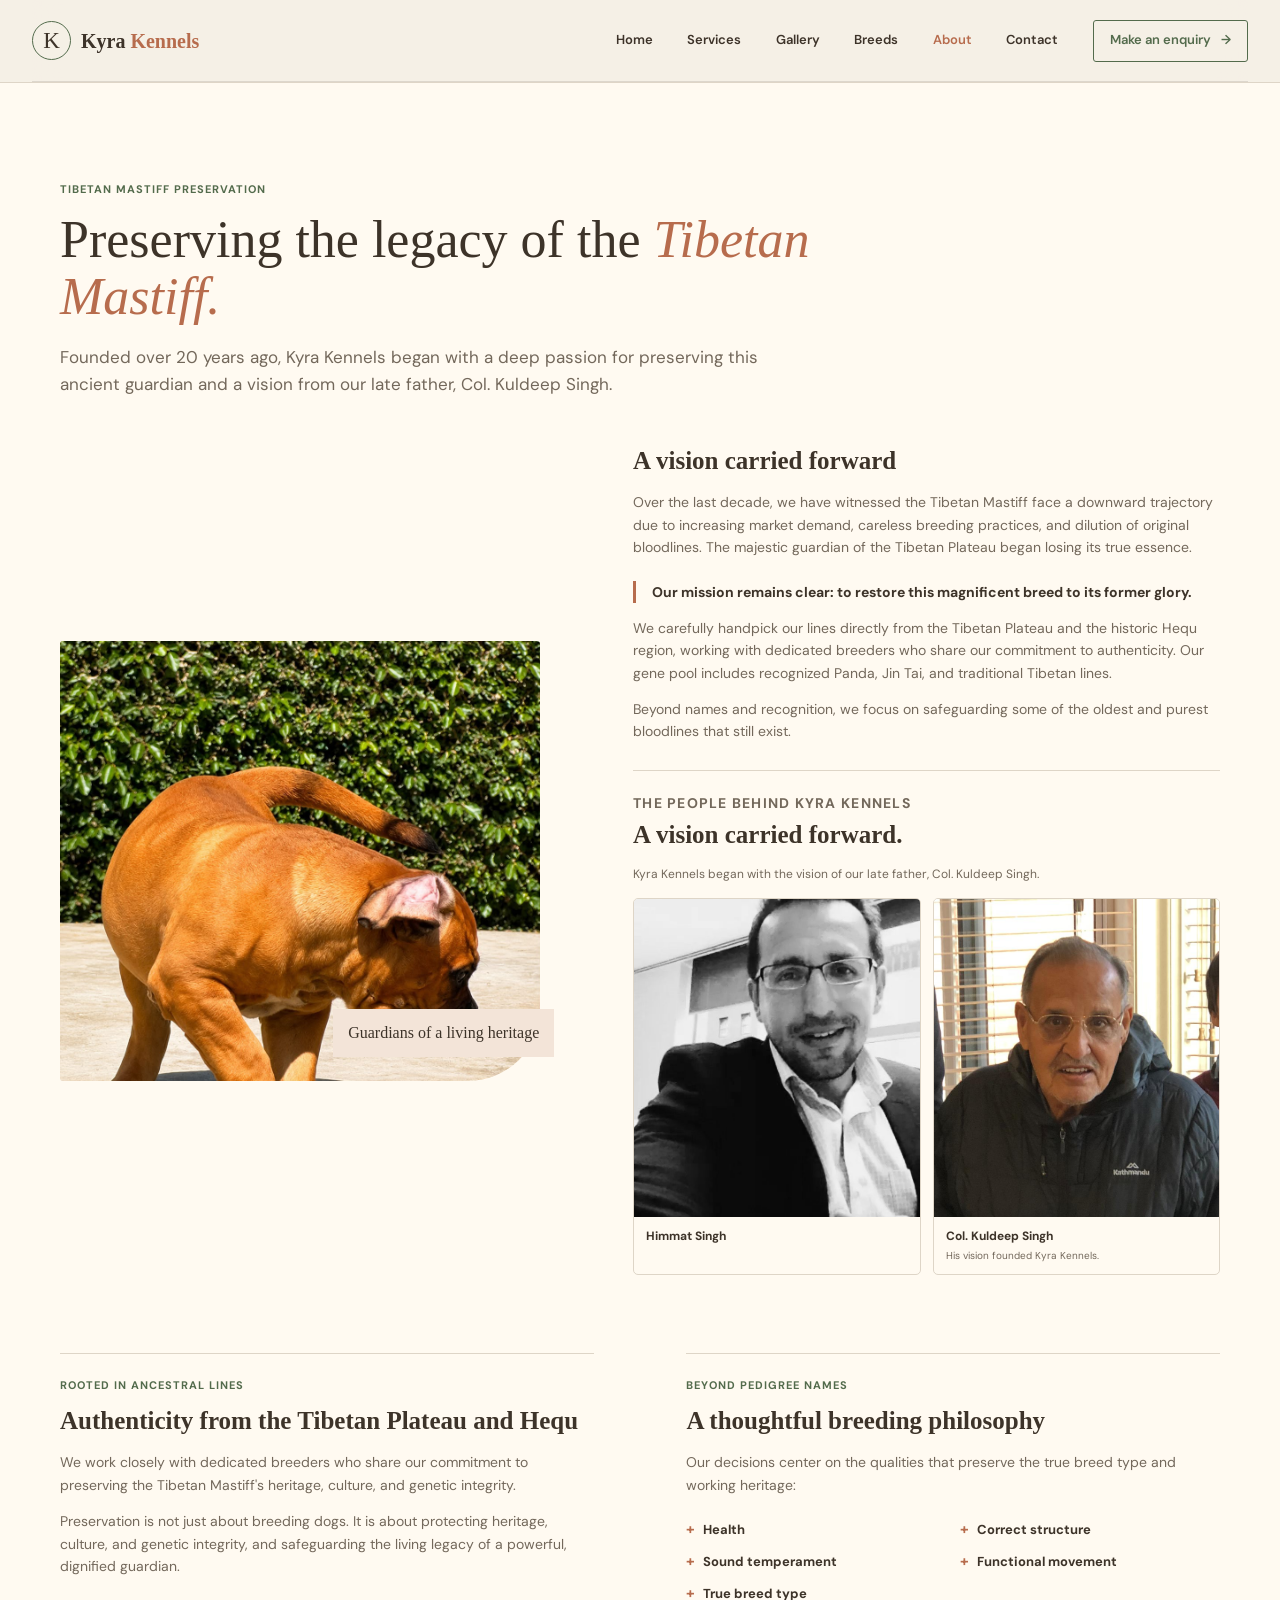
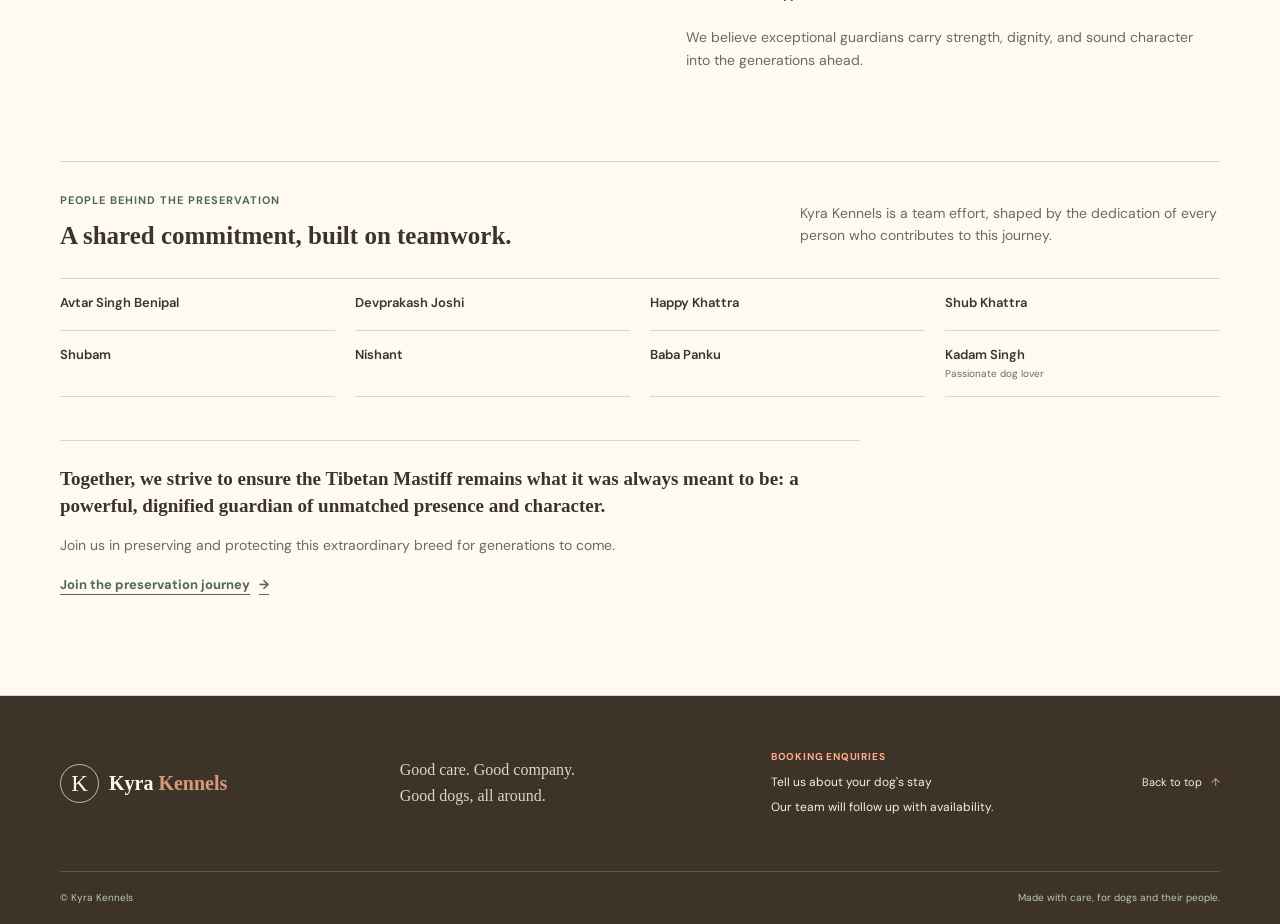
==== about.html @ 8b180b11 "Dog kennel website" ====
<!doctype html>
<html lang="en">
<head>
	<meta charset="utf-8">
	<meta name="viewport" content="width=device-width, initial-scale=1">
	<meta name="theme-color" content="#f6f5ef">
	<meta name="description" content="Discover Kyra Kennels' Tibetan Mastiff preservation work, founder Col. Kuldeep Singh's vision, and our ancestral bloodlines.">
	<title>About Kyra Kennels | Preserving Excellence</title>
	<link rel="preconnect" href="https://fonts.googleapis.com">
	<link rel="preconnect" href="https://fonts.gstatic.com" crossorigin>
	<link href="https://fonts.googleapis.com/css2?family=DM+Sans:wght@400;500;600;700&family=Space+Grotesk:wght@500;600;700&display=swap" rel="stylesheet">
	<link rel="stylesheet" href="styles.css">
	<script src="script.js" defer></script>
</head>
<body>
	<a class="skip-link" href="#main">Skip to content</a>
	<header class="site-header">
		<a class="brand" href="index.html" aria-label="Kyra Kennels home"><span class="brand-mark" aria-hidden="true">K</span><span class="brand-name">Kyra <span>Kennels</span></span></a>
		<button class="menu-toggle" type="button" aria-expanded="false" aria-controls="primary-navigation" aria-label="Open navigation"><span></span><span></span><span></span></button>
		<nav class="primary-navigation" id="primary-navigation" aria-label="Main navigation">
			<a href="index.html">Home</a><a href="services.html">Services</a><a href="gallery.html">Gallery</a><a href="breeds.html">Breeds</a><a href="about.html" aria-current="page">About</a><a href="contact.html">Contact</a>
			<a class="nav-cta" href="contact.html#booking">Make an enquiry <span aria-hidden="true">&rarr;</span></a>
		</nav>
	</header>
	<main id="main">
		<section class="about section-band" id="about" aria-labelledby="about-title">
			<div class="section-wrap">
				<header class="about-intro">
					<p class="eyebrow">Tibetan Mastiff preservation</p>
					<h1 id="about-title">Preserving the legacy of the <em>Tibetan Mastiff.</em></h1>
					<p class="about-lead">Founded over 20 years ago, Kyra Kennels began with a deep passion for preserving this ancient guardian and a vision from our late father, Col. Kuldeep Singh.</p>
				</header>
				<div class="about-layout">
					<figure class="about-photo"><img src="assests/WhatsApp Image 2026-09-26 at 10.16.46.jpeg" alt="A Tibetan Mastiff at Kyra Kennels"><span class="about-photo-label">Guardians of a living heritage</span></figure>
					<div class="about-copy">
						<h2>A vision carried forward</h2>
						<p>Over the last decade, we have witnessed the Tibetan Mastiff face a downward trajectory due to increasing market demand, careless breeding practices, and dilution of original bloodlines. The majestic guardian of the Tibetan Plateau began losing its true essence.</p>
						<p class="about-mission">Our mission remains clear: to restore this magnificent breed to its former glory.</p>
						<p>We carefully handpick our lines directly from the Tibetan Plateau and the historic Hequ region, working with dedicated breeders who share our commitment to authenticity. Our gene pool includes recognized Panda, Jin Tai, and traditional Tibetan lines.</p>
						<p>Beyond names and recognition, we focus on safeguarding some of the oldest and purest bloodlines that still exist.</p>
						<section class="about-portraits" aria-labelledby="founders-title">
							<header class="portrait-heading"><p class="eyebrow">The people behind Kyra Kennels</p><h3 id="founders-title">A vision carried forward.</h3><p>Kyra Kennels began with the vision of our late father, Col. Kuldeep Singh.</p></header>
							<div class="portrait-grid">
								<figure class="portrait-item"><img src="assests/Himmat Singh (1).jpeg" alt="Himmat Singh"><figcaption><strong>Himmat Singh</strong></figcaption></figure>
								<figure class="portrait-item"><img src="assests/Col Kuldeep Singh.jpeg" alt="Col. Kuldeep Singh"><figcaption><strong>Col. Kuldeep Singh</strong><span>His vision founded Kyra Kennels.</span></figcaption></figure>
							</div>
						</section>
					</div>
				</div>
				<div class="about-story-grid">
					<section class="about-story-block" aria-labelledby="bloodlines-title">
						<p class="eyebrow">Rooted in ancestral lines</p><h2 id="bloodlines-title">Authenticity from the Tibetan Plateau and Hequ</h2>
						<p>We work closely with dedicated breeders who share our commitment to preserving the Tibetan Mastiff's heritage, culture, and genetic integrity.</p>
						<p>Preservation is not just about breeding dogs. It is about protecting heritage, culture, and genetic integrity, and safeguarding the living legacy of a powerful, dignified guardian.</p>
					</section>
					<section class="about-story-block" aria-labelledby="philosophy-title">
						<p class="eyebrow">Beyond pedigree names</p><h2 id="philosophy-title">A thoughtful breeding philosophy</h2>
						<p>Our decisions center on the qualities that preserve the true breed type and working heritage:</p>
						<ul class="principles-list"><li>Health</li><li>Correct structure</li><li>Sound temperament</li><li>Functional movement</li><li>True breed type</li></ul>
						<p>We believe exceptional guardians carry strength, dignity, and sound character into the generations ahead.</p>
					</section>
				</div>
				<section class="team-section" aria-labelledby="team-title">
					<header class="team-heading"><div><p class="eyebrow">People behind the preservation</p><h2 id="team-title">A shared commitment, built on teamwork.</h2></div><p>Kyra Kennels is a team effort, shaped by the dedication of every person who contributes to this journey.</p></header>
					<ul class="team-list"><li>Avtar Singh Benipal</li><li>Devprakash Joshi</li><li>Happy Khattra</li><li>Shub Khattra</li><li>Shubam</li><li>Nishant</li><li>Baba Panku</li><li class="team-member-special"><span>Kadam Singh</span><span>Passionate dog lover</span></li></ul>
				</section>
				<div class="about-closing">
					<p>Together, we strive to ensure the Tibetan Mastiff remains what it was always meant to be: a powerful, dignified guardian of unmatched presence and character.</p>
					<p>Join us in preserving and protecting this extraordinary breed for generations to come.</p>
					<a class="text-link" href="contact.html#booking">Join the preservation journey <span aria-hidden="true">&rarr;</span></a>
				</div>
			</div>
		</section>
	</main>
	<footer class="site-footer">
		<div class="section-wrap footer-main">
			<a class="brand footer-brand" href="index.html" aria-label="Kyra Kennels home"><span class="brand-mark" aria-hidden="true">K</span><span class="brand-name">Kyra <span>Kennels</span></span></a>
			<p class="footer-note">Good care. Good company.<br>Good dogs, all around.</p>
			<div class="footer-contact"><p class="footer-label">Booking enquiries</p><a href="contact.html#booking">Tell us about your dog's stay</a><span>Our team will follow up with availability.</span></div>
			<a class="footer-top" href="index.html#home">Back to top <span aria-hidden="true">&uarr;</span></a>
		</div>
		<div class="section-wrap footer-bottom"><span>&copy; <span id="current-year"></span> Kyra Kennels</span><span>Made with care, for dogs and their people.</span></div>
	</footer>
</body>
</html>
---- styles.css ----
:root {
  color-scheme: light;
  --ink: #3d3329;
  --muted: #73685b;
  --paper: #f5f0e6;
  --white: #fffaf1;
  --green: #536b4c;
  --green-soft: #e5ebdf;
  --coral: #b76c4d;
  --coral-soft: #f3e4d8;
  --blue-soft: #e9ede3;
  --line: #ded5c7;
  --serif: Georgia, "Times New Roman", serif;
  --sans: "DM Sans", "Trebuchet MS", sans-serif;
}

*,
*::before,
*::after {
  box-sizing: border-box;
}

html {
  scroll-behavior: smooth;
  scroll-padding-top: 96px;
}

body {
  margin: 0;
  color: var(--ink);
  background-color: var(--paper);
  background-image: radial-gradient(#e7ddcd 0.65px, transparent 0.65px);
  background-size: 20px 20px;
  font-family: var(--sans);
  font-size: 16px;
  line-height: 1.6;
}

img,
video {
  display: block;
  max-width: 100%;
}

button,
input,
select,
textarea {
  font: inherit;
}

a {
  color: inherit;
}

button:focus-visible,
a:focus-visible,
input:focus-visible,
select:focus-visible,
textarea:focus-visible {
  outline: 3px solid var(--coral);
  outline-offset: 3px;
}

.skip-link {
  position: absolute;
  z-index: 10;
  top: 8px;
  left: 8px;
  padding: 10px 14px;
  transform: translateY(-160%);
  color: var(--white);
  background: var(--ink);
}

.skip-link:focus {
  transform: translateY(0);
}

.section-wrap {
  width: min(1160px, calc(100% - 64px));
  margin-inline: auto;
}

.page-banner {
  padding-block: 84px 50px;
}

.page-banner .eyebrow {
  margin-bottom: 12px;
}

.page-banner h1 {
  max-width: 900px;
  margin-bottom: 18px;
  font-size: clamp(48px, 5.8vw, 76px);
  line-height: 1.05;
}

.page-banner > p:last-child {
  max-width: 700px;
  margin-bottom: 0;
  color: var(--muted);
  font-size: 17px;
}

.site-header {
  position: sticky;
  top: 0;
  z-index: 10;
  display: flex;
  min-height: 82px;
  align-items: center;
  justify-content: space-between;
  width: min(1320px, calc(100% - 64px));
  margin: 0 auto;
  border-bottom: 1px solid rgb(61 51 41 / 13%);
  background: rgb(245 240 230 / 94%);
  backdrop-filter: blur(14px);
}

.brand {
  display: inline-flex;
  align-items: center;
  gap: 10px;
  color: var(--ink);
  text-decoration: none;
}

.brand-mark {
  display: grid;
  width: 39px;
  aspect-ratio: 1;
  place-items: center;
  border: 1px solid var(--green);
  border-radius: 50%;
  font-family: var(--serif);
  font-size: 23px;
  line-height: 1;
}

.brand-name {
  font-family: var(--serif);
  font-size: 20px;
  font-weight: 600;
}

.brand-name span {
  color: var(--coral);
}

.primary-navigation {
  display: flex;
  align-items: center;
  gap: clamp(18px, 2.7vw, 39px);
}

.primary-navigation a {
  font-size: 13px;
  font-weight: 600;
  text-decoration: none;
}

.primary-navigation a:not(.nav-cta):hover,
.footer-contact a:hover {
  color: var(--coral);
}

.primary-navigation a[aria-current="page"]:not(.nav-cta) {
  color: var(--coral);
}

.primary-navigation .nav-cta {
  display: inline-flex;
  min-height: 42px;
  align-items: center;
  gap: 10px;
  padding: 0 16px;
  border: 1px solid var(--green);
  border-radius: 3px;
  color: var(--green);
  transition: color 160ms ease, background-color 160ms ease;
}

.primary-navigation .nav-cta:hover {
  color: var(--white);
  background: var(--green);
}

.menu-toggle {
  display: none;
}

.hero {
  position: relative;
  isolation: isolate;
  display: grid;
  width: 100%;
  max-width: none;
  min-height: 690px;
  align-items: center;
  grid-template-columns: minmax(0, 1fr);
  gap: 0;
  margin: 0;
  overflow: hidden;
  padding: 94px max(32px, calc((100% - 1160px) / 2));
}

.hero::before {
  position: absolute;
  z-index: 0;
  inset: 0;
  background: linear-gradient(90deg, rgb(32 35 28 / 82%) 0%, rgb(32 35 28 / 62%) 43%, rgb(32 35 28 / 10%) 100%);
  content: "";
}

.hero-copy {
  position: relative;
  z-index: 1;
  max-width: 660px;
  padding-bottom: 0;
}

.hero .eyebrow {
  color: #f4eadb;
}

.eyebrow {
  display: flex;
  align-items: center;
  gap: 10px;
  margin: 0 0 20px;
  color: var(--green);
  font-size: 11px;
  font-weight: 700;
  letter-spacing: 0.09em;
  text-transform: uppercase;
}

.eyebrow-dot,
.photo-caption-dot {
  width: 7px;
  height: 7px;
  flex: 0 0 auto;
  border-radius: 50%;
  background: var(--coral);
}

h1,
h2,
h3,
p,
figure {
  margin-top: 0;
}

h1,
h2,
h3 {
  color: var(--ink);
}

h1,
h2 {
  font-family: var(--serif);
  font-weight: 500;
  letter-spacing: 0;
}

h1 {
  margin-bottom: 19px;
  font-size: clamp(68px, 8vw, 108px);
  line-height: 0.98;
}

h1 em,
h2 em {
  color: var(--coral);
  font-weight: 500;
}

.hero h1 {
  max-width: 720px;
  color: var(--white);
}

.hero h1 em {
  color: #ead4b1;
}

.hero-intro {
  max-width: 560px;
  margin-bottom: 27px;
  color: #f3ede1;
  font-size: 18px;
}

.hero-actions {
  display: flex;
  align-items: center;
  gap: 24px;
}

.hero .button-primary {
  border-radius: 999px;
  color: var(--ink);
  background: #e8d6b8;
}

.hero .button-primary:hover {
  border-color: #fffaf1;
  color: var(--ink);
  background: #fffaf1;
}

.hero .text-link {
  color: var(--white);
}

.button {
  display: inline-flex;
  min-height: 48px;
  align-items: center;
  justify-content: center;
  gap: 18px;
  padding: 0 19px;
  border: 1px solid transparent;
  border-radius: 3px;
  cursor: pointer;
  font-size: 13px;
  font-weight: 700;
  text-decoration: none;
  transition: background-color 160ms ease, color 160ms ease, border-color 160ms ease;
}

.button-primary {
  color: var(--white);
  background: var(--green);
}

.button-primary:hover {
  border-color: var(--ink);
  background: var(--ink);
}

.button-outline {
  border-color: var(--green);
  color: var(--green);
  background: transparent;
}

.button-outline:hover {
  color: var(--white);
  background: var(--green);
}

.text-link {
  display: inline-flex;
  align-items: center;
  gap: 9px;
  color: var(--green);
  font-size: 13px;
  font-weight: 700;
  text-decoration-thickness: 1px;
  text-underline-offset: 5px;
}

.hero-note {
  display: flex;
  align-items: center;
  gap: 10px;
  margin-top: 41px;
  color: #f3ede1;
  font-size: 12px;
}

.note-mark {
  display: grid;
  width: 21px;
  aspect-ratio: 1;
  place-items: center;
  border-radius: 50%;
  color: var(--ink);
  background: #e8d6b8;
  font-size: 11px;
}

.hero-photo {
  position: absolute;
  z-index: -1;
  inset: 0;
  width: 100%;
  height: 100%;
  margin: 0;
}

.hero-photo::before {
  display: none;
}

.hero-photo img {
  width: 100%;
  height: 100%;
  border-radius: 0;
  object-fit: cover;
  object-position: center 42%;
}

.hero-photo figcaption {
  display: none;
}

.hero-sunburst {
  display: none;
}

.section-band {
  background-color: var(--white);
  background-image: radial-gradient(#e8e8de 0.6px, transparent 0.6px);
  background-size: 18px 18px;
}

.services {
  padding-block: 88px 91px;
  border-block: 1px solid var(--line);
}

.section-heading {
  display: flex;
  align-items: end;
  justify-content: space-between;
  gap: 40px;
  margin-bottom: 44px;
}

.section-heading .eyebrow {
  margin-bottom: 11px;
}

h2 {
  margin-bottom: 0;
  font-size: clamp(36px, 4.1vw, 52px);
  line-height: 1.1;
}

.section-heading > p {
  max-width: 345px;
  margin-bottom: 4px;
  color: var(--muted);
  font-size: 14px;
}

.service-grid {
  display: grid;
  grid-template-columns: repeat(3, minmax(0, 1fr));
  gap: 16px;
}

.service-item {
  position: relative;
  min-height: 272px;
  padding: 26px 24px 25px;
  border: 1px solid var(--line);
  border-radius: 6px;
  background: var(--white);
  box-shadow: 0 5px 18px rgb(61 51 41 / 4%);
  transition: transform 180ms ease, box-shadow 180ms ease;
}

.service-item:hover {
  transform: translateY(-3px);
  box-shadow: 0 12px 26px rgb(61 51 41 / 9%);
}

.service-item + .service-item {
  padding-left: 24px;
  border-left: 1px solid var(--line);
}

.home-path-grid {
  display: grid;
  grid-template-columns: repeat(3, minmax(0, 1fr));
  gap: 16px;
}

.home-path {
  position: relative;
  min-height: 250px;
  padding: 25px 24px;
  border: 1px solid var(--line);
  border-radius: 6px;
  background: var(--white);
  box-shadow: 0 5px 18px rgb(61 51 41 / 4%);
  transition: transform 180ms ease, box-shadow 180ms ease;
}

.home-path:hover {
  transform: translateY(-3px);
  box-shadow: 0 12px 26px rgb(61 51 41 / 9%);
}

.home-path h3 {
  margin-bottom: 8px;
  font-family: var(--serif);
  font-size: 23px;
  font-weight: 500;
}

.home-path p {
  min-height: 48px;
  margin-bottom: 16px;
  color: var(--muted);
  font-size: 13px;
}

.service-note {
  max-width: 1160px;
  padding-block: 66px 90px;
}

.service-note h2 {
  max-width: 620px;
  margin-bottom: 14px;
}

.service-note > p:not(.eyebrow) {
  max-width: 600px;
  margin-bottom: 21px;
  color: var(--muted);
}

.service-number {
  position: absolute;
  top: 26px;
  right: 26px;
  color: #8c9a91;
  font-size: 11px;
}

.service-icon {
  display: grid;
  width: 45px;
  aspect-ratio: 1;
  place-items: center;
  margin-bottom: 24px;
  border-radius: 50%;
  color: var(--green);
  background: var(--green-soft);
  font-size: 22px;
}

.service-icon-coral {
  color: #a9553b;
  background: var(--coral-soft);
}

.service-icon-blue {
  color: #466b68;
  background: var(--blue-soft);
}

.service-item h3 {
  margin-bottom: 8px;
  font-family: var(--serif);
  font-size: 23px;
  font-weight: 500;
}

.service-item p {
  max-width: 310px;
  min-height: 48px;
  margin-bottom: 16px;
  color: var(--muted);
  font-size: 13px;
}

.service-link {
  display: inline-flex;
  align-items: center;
  gap: 9px;
  color: var(--green);
  font-size: 12px;
  font-weight: 700;
  text-decoration: none;
}

.service-link:hover {
  color: var(--coral);
}

.gallery {
  padding-block: 93px 101px;
}

.gallery-heading {
  margin-bottom: 32px;
}

.gallery-filters {
  display: flex;
  gap: 5px;
  padding: 4px;
  border: 1px solid var(--line);
  border-radius: 3px;
  background: rgb(36 44 37 / 92%);
}

.filter-button {
  min-width: 70px;
  min-height: 34px;
  padding: 0 12px;
  border: 0;
  border-radius: 2px;
  color: var(--muted);
  background: transparent;
  cursor: pointer;
  font-size: 12px;
  font-weight: 600;
}

.filter-button.is-active {
  color: var(--white);
  background: var(--green);
}

.gallery-grid {
  display: grid;
  align-items: start;
  grid-template-columns: repeat(4, minmax(0, 1fr));
  gap: 16px;
}

.gallery-item {
  overflow: hidden;
  margin: 0;
  border: 1px solid var(--line);
  border-radius: 5px;
  background: var(--white);
  box-shadow: 0 4px 15px rgb(61 51 41 / 5%);
  animation: gallery-enter 300ms both;
}

.gallery-media-wrap {
  position: relative;
  overflow: hidden;
  aspect-ratio: 0.9;
  background: #344333;
}

.gallery-open {
  position: absolute;
  z-index: 1;
  inset: 0;
  display: flex;
  width: 100%;
  align-items: end;
  justify-content: start;
  padding: 12px;
  border: 0;
  color: var(--white);
  background: linear-gradient(transparent 52%, rgb(32 39 29 / 64%));
  cursor: zoom-in;
  text-align: left;
}

.gallery-open-label {
  position: relative;
  z-index: 1;
  padding: 6px 9px;
  border-radius: 2px;
  color: var(--ink);
  background: var(--white);
  font-size: 10px;
  font-weight: 700;
  opacity: 0;
  transition: opacity 150ms ease;
}

.gallery-open:hover .gallery-open-label,
.gallery-open:focus-visible .gallery-open-label {
  opacity: 1;
}

.gallery-open.video-open {
  position: absolute;
  inset: 9px 9px auto auto;
  width: auto;
  min-height: 34px;
  align-items: center;
  justify-content: center;
  padding: 0 11px;
  border: 0;
  border-radius: 2px;
  color: var(--ink);
  background: var(--white);
  cursor: pointer;
  font-size: 10px;
  font-weight: 700;
}

.gallery-item img,
.gallery-item video {
  width: 100%;
  aspect-ratio: 0.9;
  background: var(--green-soft);
  object-fit: cover;
}

.gallery-media-wrap > .gallery-open img {
  position: absolute;
  inset: 0;
  z-index: 0;
  width: 100%;
  height: 100%;
  object-fit: cover;
  transition: transform 250ms ease;
}

.gallery-open:hover img {
  transform: scale(1.025);
}

.gallery-item video {
  object-fit: contain;
}

.gallery-item figcaption {
  display: flex;
  align-items: center;
  justify-content: space-between;
  gap: 8px;
  padding: 10px 12px;
  color: var(--muted);
  font-size: 11px;
}

.media-type {
  flex: 0 0 auto;
  color: var(--coral);
  font-size: 10px;
  font-weight: 700;
  text-transform: uppercase;
}

.media-dialog {
  width: min(920px, calc(100% - 28px));
  max-width: none;
  max-height: min(92vh, 900px);
  padding: 0;
  overflow: hidden;
  border: 1px solid rgb(255 255 255 / 24%);
  border-radius: 4px;
  color: var(--ink);
  background: var(--white);
  box-shadow: 0 24px 80px rgb(37 30 22 / 34%);
}

.media-dialog::backdrop {
  background: rgb(37 42 31 / 82%);
}

.media-dialog-bar,
.media-dialog-controls {
  display: flex;
  min-height: 52px;
  align-items: center;
  justify-content: space-between;
  gap: 16px;
  padding: 8px 14px;
}

.media-dialog-bar p {
  margin: 0;
  font-size: 12px;
  font-weight: 700;
}

.media-dialog-close {
  display: grid;
  width: 34px;
  aspect-ratio: 1;
  place-items: center;
  border: 1px solid var(--line);
  border-radius: 2px;
  color: var(--ink);
  background: var(--white);
  cursor: pointer;
  font-size: 22px;
  line-height: 1;
}

.media-dialog-content {
  display: grid;
  min-height: 160px;
  max-height: calc(92vh - 106px);
  place-items: center;
  background: #292f26;
}

.media-dialog-content img,
.media-dialog-content video {
  display: block;
  width: 100%;
  max-height: calc(92vh - 106px);
  object-fit: contain;
}

.media-dialog-controls {
  min-height: 54px;
  border-top: 1px solid var(--line);
  color: var(--muted);
  font-size: 11px;
}

.viewer-control {
  min-height: 34px;
  padding: 0 9px;
  border: 0;
  color: var(--green);
  background: transparent;
  cursor: pointer;
  font-size: 11px;
  font-weight: 700;
}

.gallery-more {
  display: flex;
  margin: 28px auto 0;
}

.gallery-more[hidden] {
  display: none;
}

.noscript-note {
  color: var(--muted);
  text-align: center;
}

@keyframes gallery-enter {
  from { opacity: 0; transform: translateY(8px); }
  to { opacity: 1; transform: translateY(0); }
}

.about {
  padding-block: 98px;
  border-block: 1px solid var(--line);
}

.breed-index {
  padding-block: 24px 88px;
}

.breed-principles {
  padding-block: 76px 82px;
  border-block: 1px solid var(--line);
}

.breed-program-heading {
  margin-top: 56px;
}

.breed-article {
  padding-bottom: 90px;
}

.breed-prose {
  max-width: 850px;
  padding-block: 28px;
  border-bottom: 1px solid var(--line);
}

.breed-prose h2 {
  margin-bottom: 14px;
  font-family: var(--serif);
  font-size: 29px;
  font-weight: 600;
}

.breed-prose p {
  margin-bottom: 14px;
  color: var(--muted);
  font-size: 15px;
}

.breed-prose p:last-child {
  margin-bottom: 0;
}

.dog-profiles {
  padding-top: 70px;
}

.dog-profile-grid {
  display: grid;
  gap: 18px;
}

.dog-profile {
  display: grid;
  overflow: hidden;
  grid-template-columns: minmax(240px, 0.72fr) 1.28fr;
  border: 1px solid var(--line);
  border-radius: 6px;
  background: var(--white);
}

.dog-profile > img {
  width: 100%;
  height: 100%;
  min-height: 370px;
  object-fit: cover;
  object-position: center 34%;
}

.dog-profile-copy {
  align-self: center;
  padding: clamp(22px, 4vw, 44px);
}

.dog-profile-copy .eyebrow {
  margin-bottom: 9px;
}

.dog-profile-copy h3 {
  margin-bottom: 17px;
  font-family: var(--serif);
  font-size: 32px;
  font-weight: 600;
}

.dog-profile-copy p:not(.eyebrow) {
  color: var(--muted);
  font-size: 14px;
}

.breed-page-links {
  display: flex;
  justify-content: space-between;
  gap: 18px;
  margin-top: 40px;
}

.about-intro {
  max-width: 850px;
  margin-bottom: 48px;
}

.about-intro .eyebrow {
  margin-bottom: 12px;
}

.about-intro h2 {
  max-width: 820px;
}

.about-intro h1 {
  max-width: 820px;
  margin-bottom: 0;
  font-size: clamp(36px, 4.1vw, 52px);
  line-height: 1.1;
}

.about-lead {
  max-width: 740px;
  margin: 19px 0 0;
  color: var(--muted);
  font-size: 17px;
}

.about-layout {
  display: grid;
  align-items: center;
  grid-template-columns: 0.9fr 1.1fr;
  gap: 8%;
}

.about-photo {
  position: relative;
  height: 440px;
  margin: 0;
}

.about-photo img {
  width: 100%;
  height: 100%;
  border-radius: 3px 3px 72px 3px;
  object-fit: cover;
  object-position: center 42%;
}

.about-photo-label {
  position: absolute;
  right: -14px;
  bottom: 24px;
  padding: 11px 15px;
  background: var(--coral-soft);
  font-family: var(--serif);
  font-size: 16px;
}

.about-copy h3,
.about-story-block h3,
.portrait-heading h3,
.team-heading h3 {
  margin-bottom: 15px;
  font-family: var(--serif);
  font-size: 25px;
  font-weight: 600;
  line-height: 1.2;
}

.about-copy h2,
.about-story-block h2,
.team-heading h2 {
  margin-bottom: 15px;
  font-family: var(--serif);
  font-size: 25px;
  font-weight: 600;
  line-height: 1.2;
}

.team-heading h2 {
  max-width: 530px;
  margin-bottom: 0;
}

.about-copy p,
.about-story-block > p:not(.eyebrow),
.team-heading > p,
.about-closing p {
  margin-bottom: 14px;
  color: var(--muted);
  font-size: 14px;
}

.about-copy .about-mission {
  margin-top: 22px;
  padding-left: 16px;
  border-left: 3px solid var(--coral);
  color: var(--ink);
  font-weight: 700;
}

.about-portraits {
  margin-top: 27px;
  padding-top: 21px;
  border-top: 1px solid var(--line);
}

.portrait-heading .eyebrow {
  margin-bottom: 6px;
}

.portrait-heading h4 {
  margin: 0 0 7px;
  font-family: var(--serif);
  font-size: 20px;
  font-weight: 600;
  line-height: 1.2;
}

.portrait-heading > p:last-child {
  margin-bottom: 14px;
  color: var(--muted);
  font-size: 12px;
}

.portrait-grid {
  display: grid;
  grid-template-columns: repeat(2, minmax(0, 1fr));
  gap: 12px;
}

.portrait-item {
  overflow: hidden;
  margin: 0;
  border: 1px solid var(--line);
  border-radius: 5px;
  background: var(--white);
}

.portrait-item img {
  width: 100%;
  aspect-ratio: 0.9;
  object-fit: cover;
  object-position: center 26%;
}

.portrait-item figcaption {
  display: grid;
  gap: 2px;
  padding: 10px 12px;
  font-size: 12px;
}

.portrait-item figcaption span {
  color: var(--muted);
  font-size: 10px;
}

.about-story-grid {
  display: grid;
  grid-template-columns: repeat(2, minmax(0, 1fr));
  gap: 8%;
  margin-top: 78px;
}

.breed-section {
  grid-column: 1 / -1;
  margin-bottom: 15px;
}

.breed-heading {
  max-width: 720px;
  margin-bottom: 22px;
}

.breed-heading .eyebrow {
  margin-bottom: 9px;
}

.breed-heading h2 {
  margin-bottom: 0;
  font-family: var(--serif);
  font-size: 32px;
  font-weight: 600;
  line-height: 1.18;
}

.breed-grid {
  display: grid;
  grid-template-columns: repeat(3, minmax(0, 1fr));
  gap: 14px;
}

.breed-item {
  min-height: 165px;
  padding: 20px 21px;
  border: 1px solid var(--line);
  border-radius: 5px;
  background: var(--white);
  box-shadow: 0 4px 15px rgb(61 51 41 / 4%);
}

.breed-item h3 {
  margin-bottom: 9px;
  color: var(--green);
  font-family: var(--serif);
  font-size: 20px;
  font-weight: 600;
  line-height: 1.2;
}

.breed-item p {
  margin: 0;
  color: var(--muted);
  font-size: 13px;
}

.about-story-block {
  padding-top: 23px;
  border-top: 1px solid var(--line);
}

.about-story-block .eyebrow {
  margin-bottom: 12px;
}

.principles-list {
  display: grid;
  grid-template-columns: repeat(2, minmax(0, 1fr));
  gap: 8px 14px;
  margin: 21px 0;
  padding: 0;
  list-style: none;
}

.principles-list li {
  display: flex;
  align-items: baseline;
  gap: 8px;
  color: var(--ink);
  font-size: 13px;
  font-weight: 700;
}

.principles-list li::before {
  color: var(--coral);
  content: "+";
  font-size: 15px;
}

.team-section {
  margin-top: 76px;
  padding-top: 30px;
  border-top: 1px solid var(--line);
}

.team-heading {
  display: grid;
  align-items: end;
  grid-template-columns: 1fr 0.65fr;
  gap: 8%;
}

.team-heading .eyebrow {
  margin-bottom: 11px;
}

.team-heading h3 {
  max-width: 530px;
  margin-bottom: 0;
}

.team-heading > p {
  margin-bottom: 4px;
}

.team-list {
  display: grid;
  grid-template-columns: repeat(4, minmax(0, 1fr));
  gap: 0 20px;
  margin: 27px 0 0;
  padding: 0;
  border-top: 1px solid var(--line);
  list-style: none;
}

.team-list li {
  min-height: 52px;
  padding: 14px 0;
  border-bottom: 1px solid var(--line);
  color: var(--ink);
  font-size: 13px;
  font-weight: 600;
}

.team-member-special {
  display: grid;
  gap: 1px;
}

.team-member-special span:last-child {
  color: var(--muted);
  font-size: 10px;
  font-weight: 400;
}

.about-closing {
  max-width: 800px;
  margin-top: 43px;
  padding-top: 25px;
  border-top: 1px solid var(--line);
}

.about-closing p:first-child {
  color: var(--ink);
  font-family: var(--serif);
  font-size: 19px;
  font-weight: 600;
  line-height: 1.4;
}

.about-closing .text-link {
  margin-top: 5px;
}

.booking {
  display: grid;
  grid-template-columns: 0.76fr 1.24fr;
  gap: 10%;
  padding-block: 100px 106px;
}

.booking-copy h2 {
  margin-bottom: 19px;
}

.booking-copy > p:not(.eyebrow) {
  max-width: 370px;
  margin-bottom: 23px;
  color: var(--muted);
  font-size: 14px;
}

.booking-contact {
  display: flex;
  flex-wrap: wrap;
  gap: 5px;
  color: var(--muted);
  font-size: 12px;
  text-decoration: none;
}

.booking-contact span:first-of-type {
  color: var(--green);
  font-weight: 700;
  text-decoration: underline;
  text-underline-offset: 3px;
}

.booking-form {
  display: grid;
  gap: 17px;
}

.form-row {
  display: grid;
  grid-template-columns: repeat(2, minmax(0, 1fr));
  gap: 16px;
}

.form-field {
  display: grid;
  gap: 6px;
}

.form-field label {
  color: var(--ink);
  font-size: 11px;
  font-weight: 700;
}

.form-field label span {
  color: var(--muted);
  font-weight: 400;
}

.form-field input,
.form-field select,
.form-field textarea {
  width: 100%;
  min-height: 44px;
  padding: 10px 12px;
  border: 1px solid #d4dacf;
  border-radius: 2px;
  color: var(--ink);
  background: var(--white);
  font-size: 13px;
}

.form-field textarea {
  min-height: 90px;
  resize: vertical;
}

.form-field input::placeholder,
.form-field textarea::placeholder {
  color: #8b9891;
}

.form-submit-row {
  display: flex;
  align-items: center;
  gap: 16px;
}

.form-status {
  margin: 0;
  color: var(--green);
  font-size: 12px;
}

.site-footer {
  color: #f5f0e6;
  background: var(--ink);
}

.footer-main {
  display: grid;
  min-height: 175px;
  align-items: center;
  grid-template-columns: 1fr 1.1fr 1.1fr auto;
  gap: 24px;
}

.footer-brand {
  color: var(--white);
}

.footer-brand .brand-mark {
  border-color: #b7c2a9;
}

.footer-brand .brand-name span {
  color: #d79a78;
}

.footer-note {
  margin: 0;
  color: #d3d8c9;
  font-family: var(--serif);
  font-size: 16px;
}

.footer-contact {
  display: grid;
  justify-items: start;
  gap: 5px;
  font-size: 12px;
}

.footer-label {
  margin-bottom: 3px;
  color: #ffad83;
  font-size: 10px;
  font-weight: 700;
  letter-spacing: 0.08em;
  text-transform: uppercase;
}

.footer-contact a {
  text-decoration: none;
}

.footer-top {
  align-self: center;
  color: #edf2eb;
  font-size: 11px;
  text-decoration: none;
}

.footer-top span {
  padding-left: 6px;
  color: #edaa89;
}

.footer-bottom {
  display: flex;
  min-height: 53px;
  align-items: center;
  justify-content: space-between;
  border-top: 1px solid rgb(237 242 235 / 19%);
  color: #bac8bb;
  font-size: 10px;
}

@media (max-width: 850px) {
  .site-header,
  .section-wrap {
    width: min(100% - 40px, 680px);
  }

  .site-header {
    min-height: 72px;
  }

  .menu-toggle {
    display: grid;
    width: 42px;
    height: 42px;
    align-content: center;
    justify-items: center;
    gap: 5px;
    border: 1px solid var(--line);
    border-radius: 2px;
    background: transparent;
    cursor: pointer;
  }

  .menu-toggle span {
    width: 18px;
    height: 1px;
    background: var(--ink);
  }

  .primary-navigation {
    position: absolute;
    top: calc(100% - 1px);
    right: 0;
    left: 0;
    display: none;
    align-items: stretch;
    gap: 0;
    padding: 9px 20px 18px;
    border: 1px solid var(--line);
    border-top: 0;
    background: var(--paper);
  }

  .primary-navigation.is-open {
    display: grid;
  }

  .primary-navigation > a:not(.nav-cta) {
    padding: 11px 0;
    border-bottom: 1px solid var(--line);
  }

  .primary-navigation .nav-cta {
    justify-content: center;
    margin-top: 14px;
  }

  .hero {
    width: 100%;
    min-height: 650px;
    grid-template-columns: minmax(0, 1fr);
    gap: 0;
    padding-block: 80px;
  }

  .hero-photo {
    height: 100%;
  }

  .hero-sunburst {
    right: 45%;
    bottom: 60px;
  }

  .section-heading {
    align-items: start;
  }

  .home-path-grid {
    grid-template-columns: repeat(2, minmax(0, 1fr));
  }

  .service-grid {
    grid-template-columns: repeat(2, minmax(0, 1fr));
  }

  .service-item,
  .service-item + .service-item {
    padding: 23px 20px;
    border: 1px solid var(--line);
  }

  .gallery-grid {
    grid-template-columns: repeat(3, minmax(0, 1fr));
    gap: 12px;
  }

  .about-layout {
    gap: 7%;
  }

  .dog-profile {
    grid-template-columns: minmax(190px, 0.75fr) 1.25fr;
  }

  .dog-profile > img {
    min-height: 330px;
  }

  .about-photo {
    height: 390px;
  }

  .booking {
    grid-template-columns: 0.8fr 1.2fr;
    gap: 6%;
  }

  .footer-main {
    grid-template-columns: 1fr 1fr 1fr;
    padding-block: 30px;
  }

  .footer-top {
    grid-column: 3;
    grid-row: 1;
    justify-self: end;
  }
}

@media (max-width: 600px) {
  .section-wrap,
  .site-header {
    width: calc(100% - 36px);
  }

  .hero {
    width: 100%;
    min-height: 690px;
    grid-template-columns: 1fr;
    gap: 0;
    margin: 0;
    padding: 70px 22px 90px;
  }

  .hero-copy {
    padding-bottom: 0;
  }

  .hero h1 {
    font-size: clamp(55px, 13vw, 76px);
  }

  .hero-intro {
    max-width: 390px;
    font-size: 15px;
  }

  .hero-note {
    margin-top: 27px;
  }

  .hero-photo {
    height: 100%;
  }

  .services,
  .gallery,
  .about,
  .booking {
    padding-block: 68px;
  }

  .section-heading {
    display: grid;
    gap: 17px;
    margin-bottom: 29px;
  }

  .page-banner {
    padding-block: 63px 36px;
  }

  .page-banner h1 {
    font-size: 43px;
  }

  .page-banner > p:last-child {
    font-size: 15px;
  }

  h2 {
    font-size: 40px;
  }

  .section-heading > p {
    max-width: 390px;
  }

  .service-grid {
    grid-template-columns: 1fr;
  }

  .home-path-grid {
    grid-template-columns: 1fr;
  }

  .home-path {
    min-height: 0;
    padding: 22px;
  }

  .service-item,
  .service-item + .service-item {
    min-height: 0;
    padding: 23px 21px;
  }

  .service-icon {
    margin-bottom: 15px;
  }

  .service-item p {
    min-height: 0;
  }

  .gallery-heading {
    gap: 22px;
  }

  .gallery-filters {
    justify-self: start;
  }

  .gallery-grid {
    grid-template-columns: repeat(2, minmax(0, 1fr));
    gap: 9px;
  }

  .gallery-item figcaption {
    align-items: start;
    padding: 9px;
    font-size: 10px;
  }

  .gallery-open-label {
    opacity: 1;
  }

  .media-dialog-bar,
  .media-dialog-controls {
    min-height: 48px;
    padding-inline: 10px;
  }

  .media-type {
    font-size: 9px;
  }

  .about-layout,
  .booking {
    grid-template-columns: 1fr;
    gap: 35px;
  }

  .dog-profile {
    grid-template-columns: 1fr;
  }

  .dog-profile > img {
    height: min(105vw, 400px);
    min-height: 0;
  }

  .breed-prose {
    padding-block: 23px;
  }

  .breed-prose h2 {
    font-size: 25px;
  }

  .breed-page-links {
    align-items: start;
  }

  .about-photo {
    height: min(105vw, 420px);
    margin-right: 8px;
  }

  .about-intro h2 {
    font-size: 39px;
  }

  .about-lead {
    font-size: 15px;
  }

  .about-story-grid {
    grid-template-columns: 1fr;
    gap: 33px;
    margin-top: 56px;
  }

  .breed-grid {
    grid-template-columns: 1fr;
    gap: 10px;
  }

  .breed-item {
    min-height: 0;
    padding: 18px;
  }

  .team-section {
    margin-top: 55px;
  }

  .team-heading {
    grid-template-columns: 1fr;
    gap: 13px;
  }

  .team-list {
    grid-template-columns: repeat(2, minmax(0, 1fr));
    gap: 0 14px;
  }

  .booking-copy h2 {
    max-width: 400px;
  }

  .booking-form {
    gap: 14px;
  }

  .form-row {
    gap: 12px;
  }

  .form-field input,
  .form-field select {
    min-height: 46px;
  }

  .form-submit-row {
    align-items: start;
    flex-direction: column;
    gap: 9px;
  }

  .footer-main {
    grid-template-columns: 1fr 1fr;
    gap: 22px 15px;
    padding-block: 29px;
  }

  .footer-note {
    justify-self: end;
    font-size: 14px;
  }

  .footer-contact {
    grid-column: 1;
  }

  .footer-top {
    grid-column: 2;
    grid-row: 2;
  }

  .footer-bottom {
    min-height: 60px;
    gap: 8px;
    font-size: 9px;
  }

  .footer-bottom span:last-child {
    text-align: right;
  }
}

@media (prefers-reduced-motion: reduce) {
  *,
  *::before,
  *::after {
    scroll-behavior: auto !important;
    animation-duration: 0.01ms !important;
    animation-iteration-count: 1 !important;
    transition-duration: 0.01ms !important;
  }
}
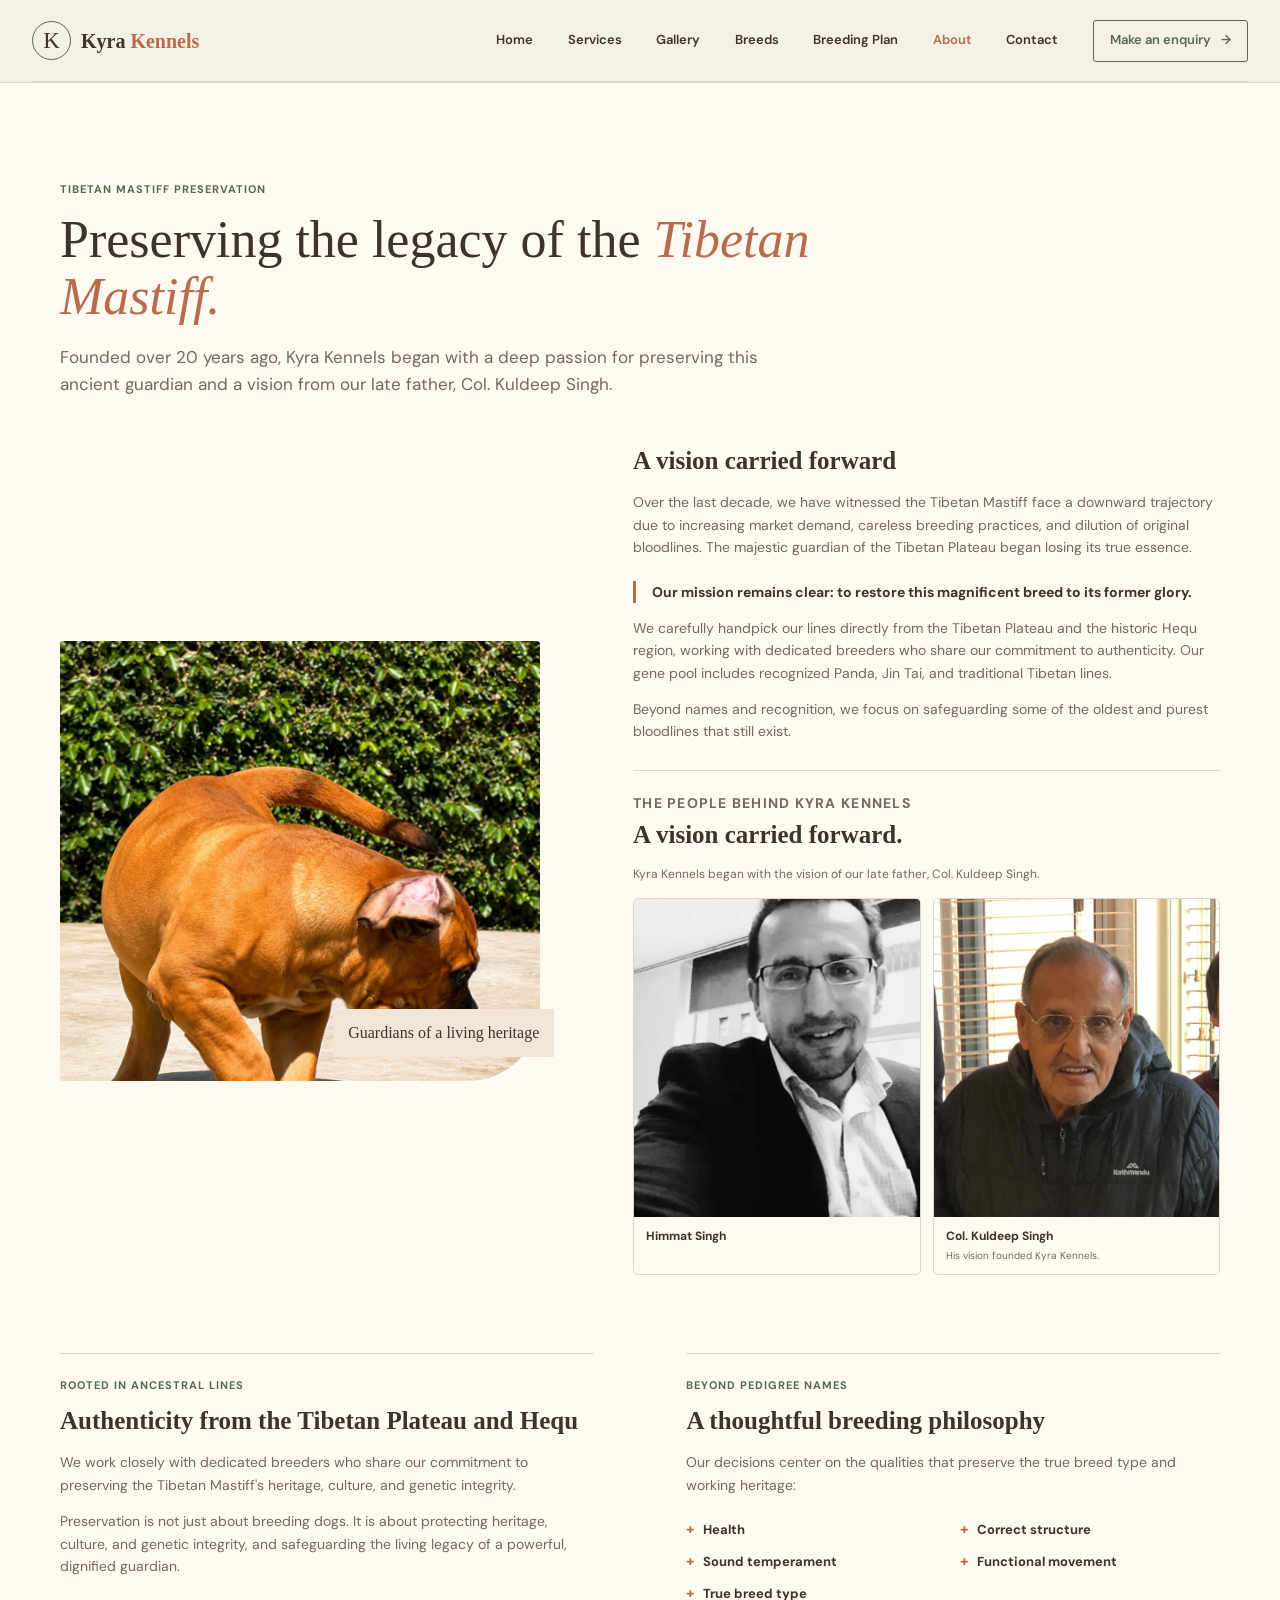
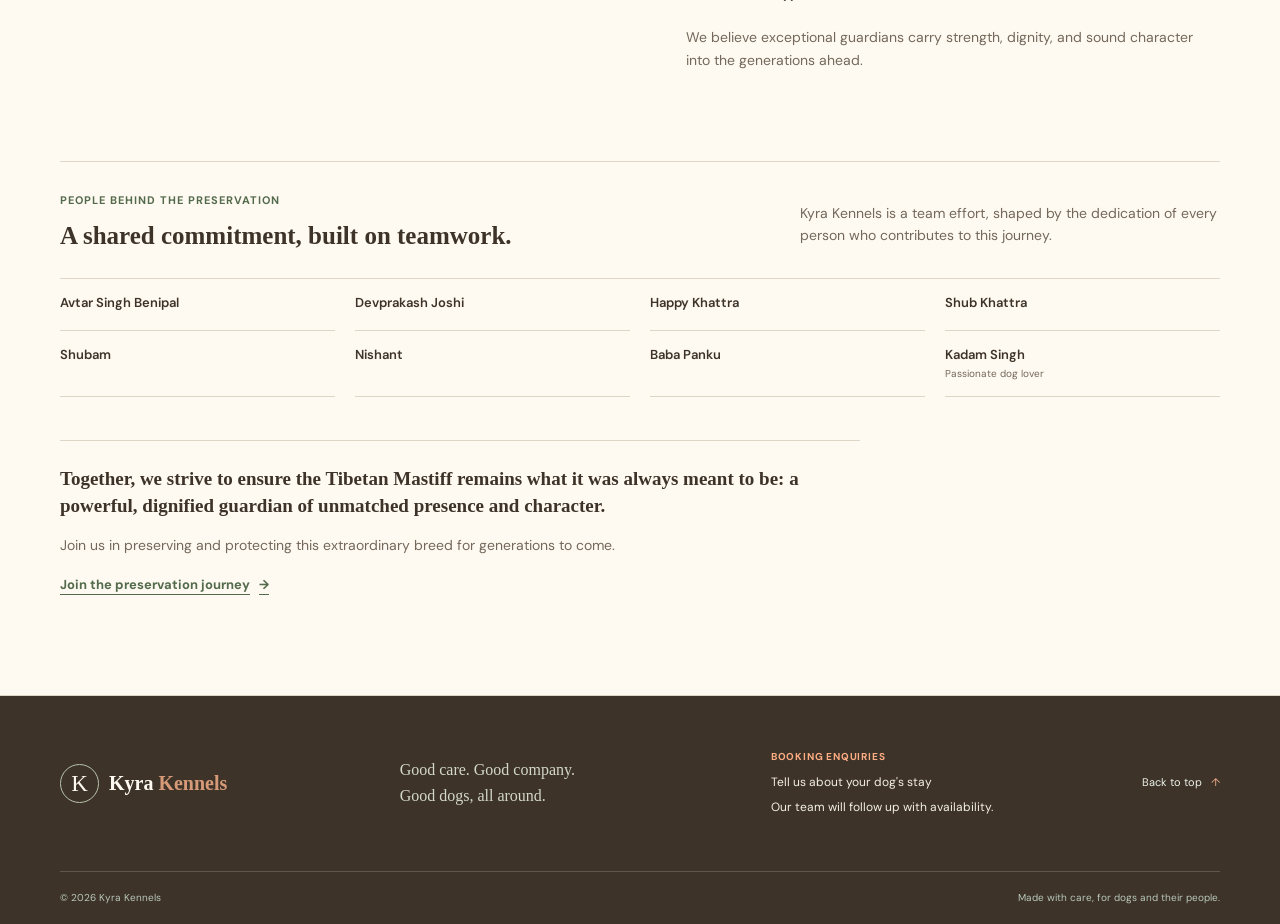
==== commit 7db88f8c: "commit changes" ====
--- a/about.html
+++ b/about.html
@@ -18,7 +18,7 @@
 		<a class="brand" href="index.html" aria-label="Kyra Kennels home"><span class="brand-mark" aria-hidden="true">K</span><span class="brand-name">Kyra <span>Kennels</span></span></a>
 		<button class="menu-toggle" type="button" aria-expanded="false" aria-controls="primary-navigation" aria-label="Open navigation"><span></span><span></span><span></span></button>
 		<nav class="primary-navigation" id="primary-navigation" aria-label="Main navigation">
-			<a href="index.html">Home</a><a href="services.html">Services</a><a href="gallery.html">Gallery</a><a href="breeds.html">Breeds</a><a href="about.html" aria-current="page">About</a><a href="contact.html">Contact</a>
+			<a href="index.html">Home</a><a href="services.html">Services</a><a href="gallery.html">Gallery</a><a href="breeds.html">Breeds</a><a href="index.html#breeding-plan">Breeding Plan</a><a href="about.html" aria-current="page">About</a><a href="contact.html">Contact</a>
 			<a class="nav-cta" href="contact.html#booking">Make an enquiry <span aria-hidden="true">&rarr;</span></a>
 		</nav>
 	</header>
--- a/styles.css
+++ b/styles.css
@@ -594,6 +594,17 @@
 
 .gallery-heading {
   margin-bottom: 32px;
+}
+
+.gallery-gender-section + .gallery-gender-section {
+  margin-top: 42px;
+}
+
+.gallery-gender-section h3 {
+  margin: 0 0 16px;
+  color: var(--ink);
+  font-family: "Space Grotesk", sans-serif;
+  font-size: 22px;
 }
 
 .gallery-filters {
